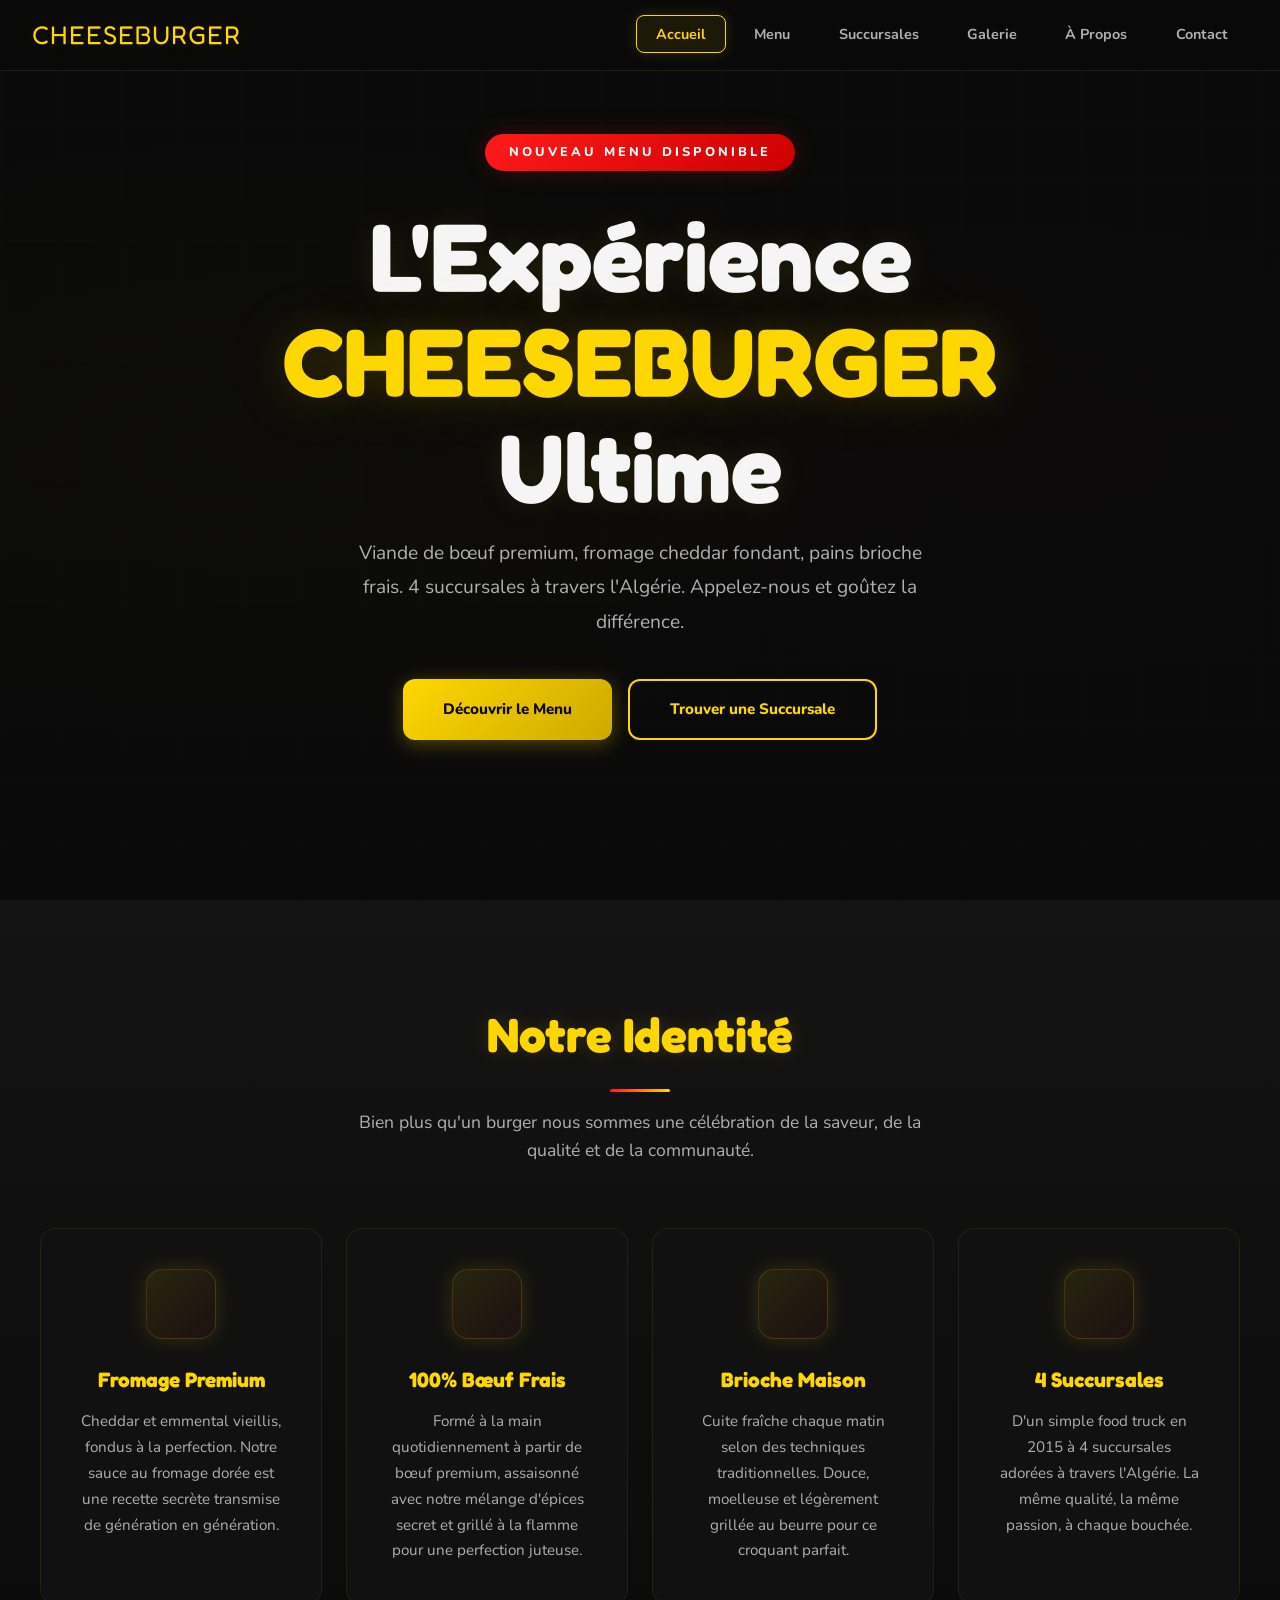
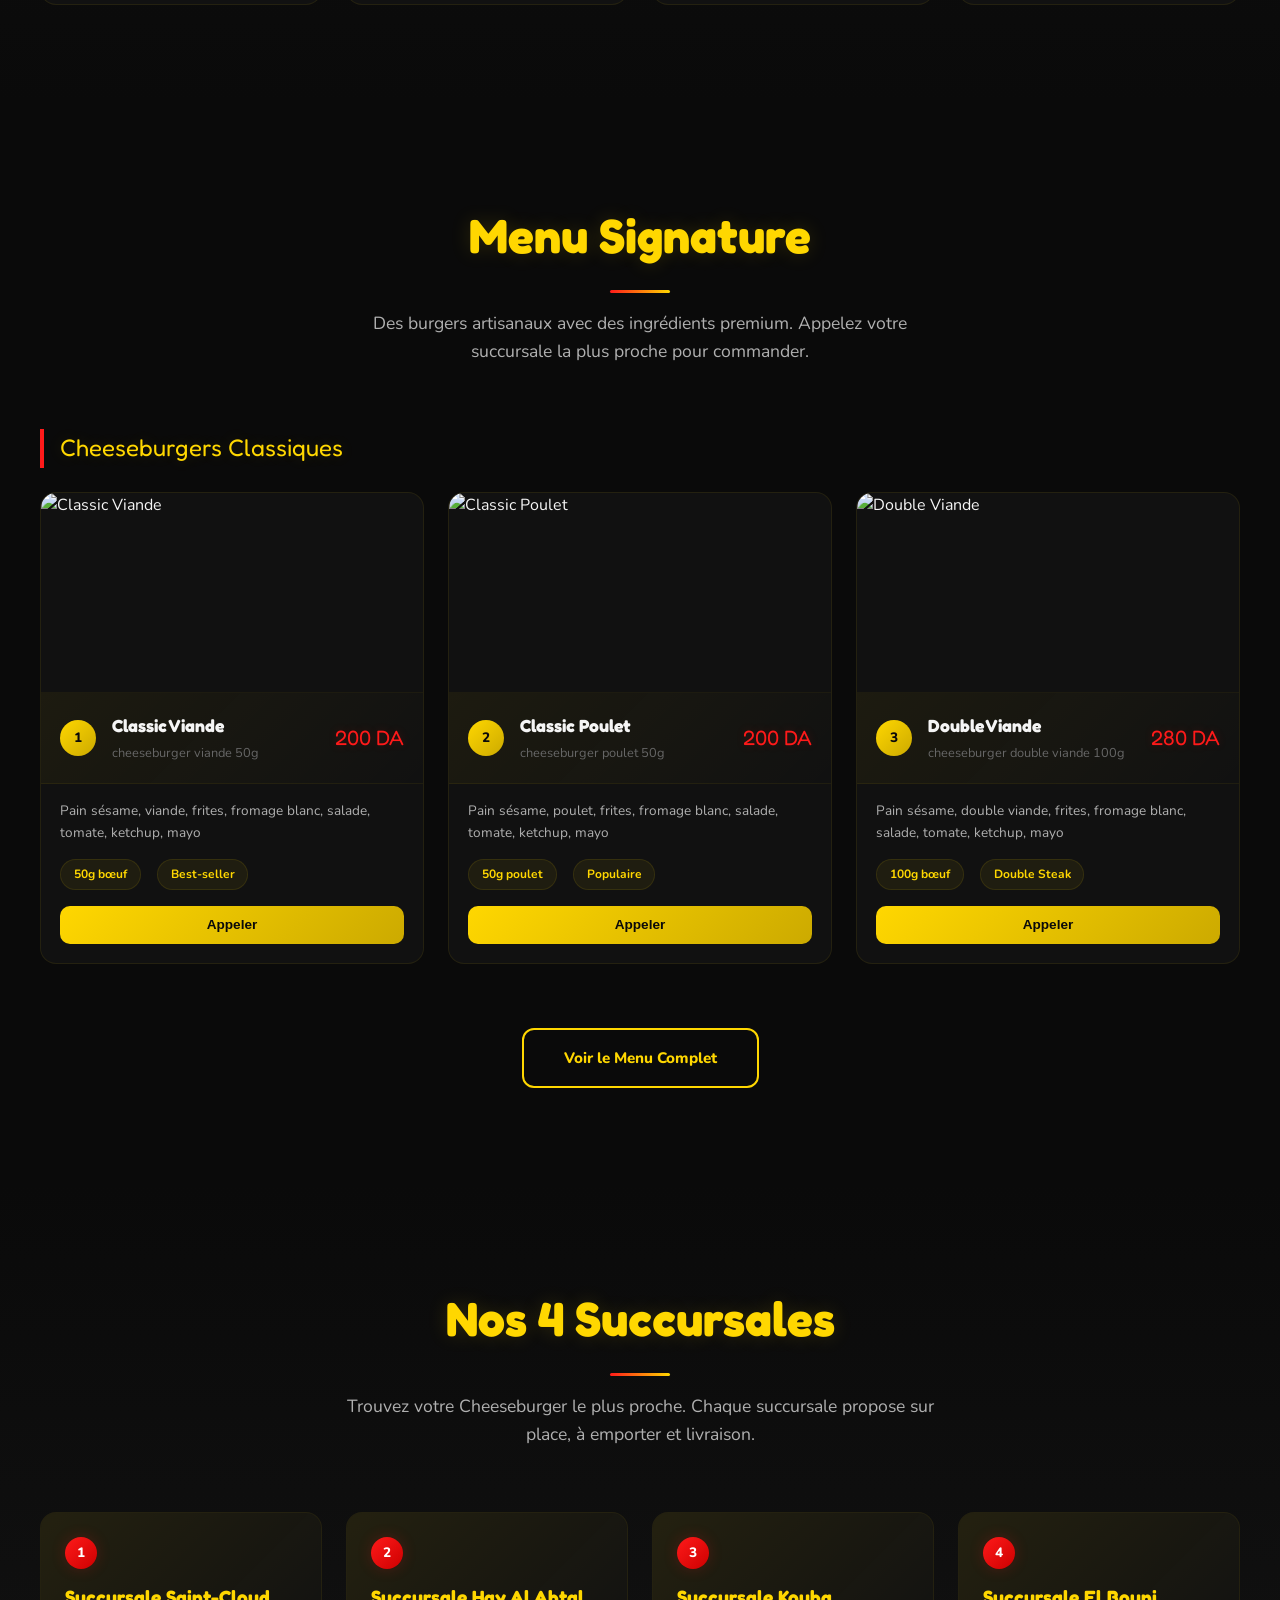
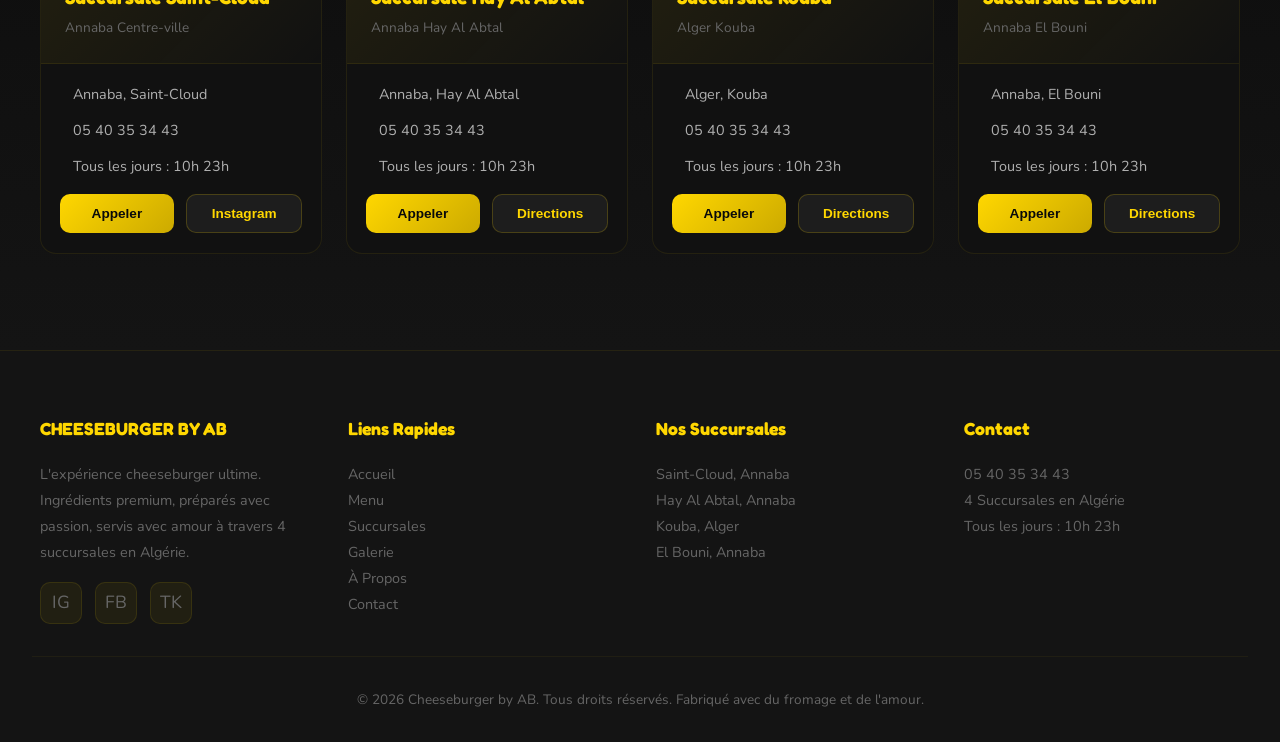
==== index.html @ 621fb6c7 "Add files via upload" ====
<!DOCTYPE html>
<html lang="fr">
<head>
  <meta charset="UTF-8">
  <meta name="viewport" content="width=device-width, initial-scale=1.0">
  <meta name="description" content="Cheeseburger by AB - Les meilleurs cheeseburgers en Algérie. 4 succursales à Annaba, Kouba, Hay Al Abtal et El Bouni.">
  <meta name="keywords" content="cheeseburger, burger, fast food, Annaba, Kouba, Algérie, restaurant">
  <meta name="author" content="Cheeseburger by AB">
  <meta name="robots" content="index, follow">
  <meta property="og:title" content="Cheeseburger by AB - Le Goût Authentique">
  <meta property="og:description" content="Découvrez nos cheeseburgers premium en Algérie. 4 succursales disponibles.">
  <meta property="og:type" content="website">
  <title>Cheeseburger by AB  Le Goût Authentique</title>
  <link rel="preconnect" href="https://fonts.googleapis.com">
  <link rel="preconnect" href="https://fonts.gstatic.com" crossorigin>
  <link href="https://fonts.googleapis.com/css2?family=Fredoka+One&family=Nunito:wght@400;600;700;800&display=swap" rel="stylesheet">
  <link rel="stylesheet" href="style.css">
  <link rel="icon" href="data:image/svg+xml,<svg xmlns=%22http://www.w3.org/2000/svg%22 viewBox=%220 0 100 100%22><text y=%22.9em%22 font-size=%2290%22></text></svg>">
</head>
<body>

<!-- NAVIGATION -->
<nav class="navbar">
  <div class="nav-container">
    <a href="index.html" class="logo-text">CHEESEBURGER</a>
    <button class="mobile-menu-btn" onclick="toggleMenu()" aria-label="Menu"></button>
    <ul class="nav-links" id="navLinks">
      <li><a href="index.html" class="active">Accueil</a></li>
      <li><a href="menu.html">Menu</a></li>
      <li><a href="succursales.html">Succursales</a></li>
      <li><a href="galerie.html">Galerie</a></li>
      <li><a href="a-propos.html">À Propos</a></li>
      <li><a href="contact.html">Contact</a></li>
    </ul>
  </div>
</nav>

<!-- HERO SECTION -->
<section class="hero hero-img" style="background-image: url('https://images.unsplash.com/photo-1568901346375-23c9450c58cd?w=1920&q=80');">
  <div class="hero-grid"></div>
  <div class="hero-content">
    <div class="hero-badge">NOUVEAU MENU DISPONIBLE</div>
    <h1>L'Expérience <span>CHEESEBURGER</span> Ultime</h1>
    <p>Viande de bœuf premium, fromage cheddar fondant, pains brioche frais. 4 succursales à travers l'Algérie. Appelez-nous et goûtez la différence.</p>
    <div class="hero-buttons">
      <a href="menu.html" class="btn btn-primary">Découvrir le Menu</a>
      <a href="succursales.html" class="btn btn-secondary">Trouver une Succursale</a>
    </div>
  </div>
</section>

<!-- BRAND SECTION -->
<section class="brand-section">
  <div class="section-container">
    <div class="section-header fade-in">
      <h2>Notre Identité</h2>
      <div class="section-divider"></div>
      <p>Bien plus qu'un burger  nous sommes une célébration de la saveur, de la qualité et de la communauté.</p>
    </div>
    <div class="brand-grid">
      <div class="brand-card fade-in">
        <div class="brand-icon"></div>
        <h3>Fromage Premium</h3>
        <p>Cheddar et emmental vieillis, fondus à la perfection. Notre sauce au fromage dorée est une recette secrète transmise de génération en génération.</p>
      </div>
      <div class="brand-card fade-in">
        <div class="brand-icon"></div>
        <h3>100% Bœuf Frais</h3>
        <p>Formé à la main quotidiennement à partir de bœuf premium, assaisonné avec notre mélange d'épices secret et grillé à la flamme pour une perfection juteuse.</p>
      </div>
      <div class="brand-card fade-in">
        <div class="brand-icon"></div>
        <h3>Brioche Maison</h3>
        <p>Cuite fraîche chaque matin selon des techniques traditionnelles. Douce, moelleuse et légèrement grillée au beurre pour ce croquant parfait.</p>
      </div>
      <div class="brand-card fade-in">
        <div class="brand-icon"></div>
        <h3>4 Succursales</h3>
        <p>D'un simple food truck en 2015 à 4 succursales adorées à travers l'Algérie. La même qualité, la même passion, à chaque bouchée.</p>
      </div>
    </div>
  </div>
</section>

<!-- SIGNATURE MENU PREVIEW -->
<section class="menu-section">
  <div class="section-container">
    <div class="section-header fade-in">
      <h2>Menu Signature</h2>
      <div class="section-divider"></div>
      <p>Des burgers artisanaux avec des ingrédients premium. Appelez votre succursale la plus proche pour commander.</p>
    </div>
    <div class="menu-category">
      <div class="menu-category-title">Cheeseburgers Classiques</div>
      <div class="menu-grid">
        <div class="menu-item fade-in">
          <img src="https://images.unsplash.com/photo-1550547660-d9450f859349?w=600&q=80" alt="Classic Viande" class="menu-item-img" loading="lazy">
          <div class="menu-item-header">
            <div class="menu-number">1</div>
            <div class="menu-name"><h4>Classic Viande</h4><div class="subtitle">cheeseburger viande 50g</div></div>
            <div class="menu-price">200 DA</div>
          </div>
          <div class="menu-body">
            <div class="menu-ingredients">Pain sésame, viande, frites, fromage blanc, salade, tomate, ketchup, mayo</div>
            <div class="menu-specs"><span class="menu-spec">50g bœuf</span><span class="menu-spec">Best-seller</span></div>
          </div>
          <div class="menu-actions">
            <button class="btn-small btn-call" onclick="callNumber('+213540353443')"> Appeler</button>
          </div>
        </div>
        <div class="menu-item fade-in">
          <img src="https://images.unsplash.com/photo-1606755962773-d324e0a13086?w=600&q=80" alt="Classic Poulet" class="menu-item-img" loading="lazy">
          <div class="menu-item-header">
            <div class="menu-number">2</div>
            <div class="menu-name"><h4>Classic Poulet</h4><div class="subtitle">cheeseburger poulet 50g</div></div>
            <div class="menu-price">200 DA</div>
          </div>
          <div class="menu-body">
            <div class="menu-ingredients">Pain sésame, poulet, frites, fromage blanc, salade, tomate, ketchup, mayo</div>
            <div class="menu-specs"><span class="menu-spec">50g poulet</span><span class="menu-spec">Populaire</span></div>
          </div>
          <div class="menu-actions">
            <button class="btn-small btn-call" onclick="callNumber('+213540353443')"> Appeler</button>
          </div>
        </div>
        <div class="menu-item fade-in">
          <img src="https://images.unsplash.com/photo-1594212699903-ec8a3eca50f5?w=600&q=80" alt="Double Viande" class="menu-item-img" loading="lazy">
          <div class="menu-item-header">
            <div class="menu-number">3</div>
            <div class="menu-name"><h4>Double Viande</h4><div class="subtitle">cheeseburger double viande 100g</div></div>
            <div class="menu-price">280 DA</div>
          </div>
          <div class="menu-body">
            <div class="menu-ingredients">Pain sésame, double viande, frites, fromage blanc, salade, tomate, ketchup, mayo</div>
            <div class="menu-specs"><span class="menu-spec">100g bœuf</span><span class="menu-spec">Double Steak</span></div>
          </div>
          <div class="menu-actions">
            <button class="btn-small btn-call" onclick="callNumber('+213540353443')"> Appeler</button>
          </div>
        </div>
      </div>
    </div>
    <div style="text-align: center; margin-top: 2rem;">
      <a href="menu.html" class="btn btn-secondary">Voir le Menu Complet</a>
    </div>
  </div>
</section>

<!-- BRANCHES PREVIEW -->
<section class="branches-section">
  <div class="section-container">
    <div class="section-header fade-in">
      <h2>Nos 4 Succursales</h2>
      <div class="section-divider"></div>
      <p>Trouvez votre Cheeseburger le plus proche. Chaque succursale propose sur place, à emporter et livraison.</p>
    </div>
    <div class="branches-grid">
      <div class="branch-card fade-in">
        <div class="branch-header">
          <div class="branch-number">1</div>
          <h3>Succursale Saint-Cloud</h3>
          <div class="district">Annaba  Centre-ville</div>
        </div>
        <div class="branch-body">
          <div class="branch-detail"><span class="icon"></span><span>Annaba, Saint-Cloud</span></div>
          <div class="branch-detail"><span class="icon"></span><span>05 40 35 34 43</span></div>
          <div class="branch-detail"><span class="icon"></span><span>Tous les jours : 10h  23h</span></div>
          <div class="branch-actions">
            <button class="btn-small btn-call" onclick="callNumber('+213540353443')"> Appeler</button>
            <button class="btn-small btn-map" onclick="openMap('https://www.instagram.com/cheese_burger_by_ab')"> Instagram</button>
          </div>
        </div>
      </div>
      <div class="branch-card fade-in">
        <div class="branch-header">
          <div class="branch-number">2</div>
          <h3>Succursale Hay Al Abtal</h3>
          <div class="district">Annaba  Hay Al Abtal</div>
        </div>
        <div class="branch-body">
          <div class="branch-detail"><span class="icon"></span><span>Annaba, Hay Al Abtal</span></div>
          <div class="branch-detail"><span class="icon"></span><span>05 40 35 34 43</span></div>
          <div class="branch-detail"><span class="icon"></span><span>Tous les jours : 10h  23h</span></div>
          <div class="branch-actions">
            <button class="btn-small btn-call" onclick="callNumber('+213540353443')"> Appeler</button>
            <button class="btn-small btn-map" onclick="openMap('https://maps.app.goo.gl/yxGh5aa6AVUo8BeY7')"> Directions</button>
          </div>
        </div>
      </div>
      <div class="branch-card fade-in">
        <div class="branch-header">
          <div class="branch-number">3</div>
          <h3>Succursale Kouba</h3>
          <div class="district">Alger  Kouba</div>
        </div>
        <div class="branch-body">
          <div class="branch-detail"><span class="icon"></span><span>Alger, Kouba</span></div>
          <div class="branch-detail"><span class="icon"></span><span>05 40 35 34 43</span></div>
          <div class="branch-detail"><span class="icon"></span><span>Tous les jours : 10h  23h</span></div>
          <div class="branch-actions">
            <button class="btn-small btn-call" onclick="callNumber('+213540353443')"> Appeler</button>
            <button class="btn-small btn-map" onclick="openMap('https://maps.app.goo.gl/YfQ5gSE2n7qHg4JaA')"> Directions</button>
          </div>
        </div>
      </div>
      <div class="branch-card fade-in">
        <div class="branch-header">
          <div class="branch-number">4</div>
          <h3>Succursale El Bouni</h3>
          <div class="district">Annaba  El Bouni</div>
        </div>
        <div class="branch-body">
          <div class="branch-detail"><span class="icon"></span><span>Annaba, El Bouni</span></div>
          <div class="branch-detail"><span class="icon"></span><span>05 40 35 34 43</span></div>
          <div class="branch-detail"><span class="icon"></span><span>Tous les jours : 10h  23h</span></div>
          <div class="branch-actions">
            <button class="btn-small btn-call" onclick="callNumber('+213540353443')"> Appeler</button>
            <button class="btn-small btn-map" onclick="openMap('https://maps.app.goo.gl/NVbgnrHNFbJWbBd3A')"> Directions</button>
          </div>
        </div>
      </div>
    </div>
  </div>
</section>

<!-- FOOTER -->
<footer class="footer">
  <div class="footer-grid">
    <div class="footer-col">
      <h4>CHEESEBURGER BY AB</h4>
      <p>L'expérience cheeseburger ultime. Ingrédients premium, préparés avec passion, servis avec amour à travers 4 succursales en Algérie.</p>
      <div class="social-links">
        <a href="https://www.instagram.com/cheese_burger_by_ab" target="_blank" rel="noopener noreferrer" aria-label="Instagram">IG</a>
        <a href="https://www.facebook.com" target="_blank" rel="noopener noreferrer" aria-label="Facebook">FB</a>
        <a href="https://www.tiktok.com" target="_blank" rel="noopener noreferrer" aria-label="TikTok">TK</a>
      </div>
    </div>
    <div class="footer-col">
      <h4>Liens Rapides</h4>
      <a href="index.html">Accueil</a>
      <a href="menu.html">Menu</a>
      <a href="succursales.html">Succursales</a>
      <a href="galerie.html">Galerie</a>
      <a href="a-propos.html">À Propos</a>
      <a href="contact.html">Contact</a>
    </div>
    <div class="footer-col">
      <h4>Nos Succursales</h4>
      <a href="succursales.html#saint-cloud">Saint-Cloud, Annaba</a>
      <a href="succursales.html#hay-al-abtal">Hay Al Abtal, Annaba</a>
      <a href="succursales.html#kouba">Kouba, Alger</a>
      <a href="succursales.html#el-bouni">El Bouni, Annaba</a>
    </div>
    <div class="footer-col">
      <h4>Contact</h4>
      <p> 05 40 35 34 43</p>
      <p> 4 Succursales en Algérie</p>
      <p> Tous les jours : 10h  23h</p>
    </div>
  </div>
  <div class="footer-bottom">
    <p>© 2026 Cheeseburger by AB. Tous droits réservés. Fabriqué avec du fromage et de l'amour.</p>
  </div>
</footer>

<script src="main.js"></script>
</body>
</html>
---- style.css ----
/* ============================================
   CHEESEBURGER BY AB - SHARED STYLES
   Professional Multi-Page Website
   Color Scheme: Black (#0A0A0A), Gold (#FFD700), Red (#FF1A1A)
   ============================================ */

:root {
  --color-60: #0A0A0A;
  --color-60-light: #141414;
  --color-60-lighter: #1E1E1E;
  --color-60-card: #111111;
  --color-30: #FFD700;
  --color-30-glow: rgba(255, 215, 0, 0.15);
  --color-10: #FF1A1A;
  --color-10-glow: rgba(255, 26, 26, 0.2);
  --text-primary: #F5F5F5;
  --text-secondary: #B0B0B0;
  --text-muted: #666666;
  --font-display: 'Fredoka One', cursive;
  --font-body: 'Nunito', sans-serif;
}

/* RESET & BASE */
*, *::before, *::after { margin: 0; padding: 0; box-sizing: border-box; }
html { scroll-behavior: smooth; }
body {
  font-family: var(--font-body);
  background: var(--color-60);
  color: var(--text-primary);
  overflow-x: hidden;
  min-height: 100vh;
  line-height: 1.6;
}
img { max-width: 100%; height: auto; display: block; }
a { text-decoration: none; color: inherit; }
ul { list-style: none; }

/* SCROLLBAR */
::-webkit-scrollbar { width: 8px; }
::-webkit-scrollbar-track { background: var(--color-60); }
::-webkit-scrollbar-thumb { background: var(--color-30); border-radius: 4px; }
::-webkit-scrollbar-thumb:hover { background: #CCAA00; }

/* ============================================
   NAVIGATION
   ============================================ */
.navbar {
  position: fixed; top: 0; left: 0; right: 0; z-index: 1000;
  background: rgba(10,10,10,0.95); backdrop-filter: blur(20px);
  border-bottom: 1px solid rgba(255,215,0,0.1);
  padding: 0 2rem; transition: background 0.3s ease;
}
.nav-container {
  max-width: 1400px; margin: 0 auto;
  display: flex; align-items: center; justify-content: space-between;
  height: 70px;
}
.logo-text {
  font-family: var(--font-display); font-size: 1.6rem;
  color: var(--color-30); text-shadow: 0 0 20px var(--color-30-glow);
  letter-spacing: 1px; cursor: pointer;
}
.nav-links { display: flex; gap: 0.5rem; }
.nav-links a {
  color: var(--text-secondary); font-weight: 700; font-size: 0.9rem;
  padding: 0.5rem 1.2rem; border-radius: 8px;
  transition: all 0.3s ease; border: 1px solid transparent;
}
.nav-links a:hover, .nav-links a.active {
  color: var(--color-30); border-color: var(--color-30);
  background: rgba(255,215,0,0.08);
  box-shadow: 0 0 15px var(--color-30-glow);
}
.mobile-menu-btn {
  display: none; background: none;
  border: 1px solid var(--color-30); color: var(--color-30);
  font-size: 1.3rem; cursor: pointer;
  padding: 0.4rem 0.8rem; border-radius: 8px;
}

/* ============================================
   HERO SECTION
   ============================================ */
.hero {
  min-height: 100vh; display: flex; align-items: center; justify-content: center;
  background: var(--color-60); position: relative; overflow: hidden;
  padding-top: 70px;
}
.hero::before {
  content: ''; position: absolute; top: 0; left: 0; right: 0; bottom: 0;
  background:
    radial-gradient(ellipse at 20% 50%, rgba(255,215,0,0.06) 0%, transparent 50%),
    radial-gradient(ellipse at 80% 50%, rgba(255,26,26,0.04) 0%, transparent 50%);
}
.hero-grid {
  position: absolute; top: 0; left: 0; right: 0; bottom: 0;
  background-image:
    linear-gradient(rgba(255,215,0,0.03) 1px, transparent 1px),
    linear-gradient(90deg, rgba(255,215,0,0.03) 1px, transparent 1px);
  background-size: 60px 60px;
  animation: gridMove 20s linear infinite;
}
@keyframes gridMove { 0% { transform: translate(0,0); } 100% { transform: translate(60px,60px); } }

.hero-content {
  position: relative; z-index: 2; text-align: center;
  max-width: 900px; padding: 2rem;
}
.hero-badge {
  display: inline-block;
  background: linear-gradient(135deg, var(--color-10), #CC0000);
  color: white; padding: 0.5rem 1.5rem; border-radius: 30px;
  font-weight: 800; font-size: 0.8rem; text-transform: uppercase;
  letter-spacing: 3px; margin-bottom: 2rem;
  box-shadow: 0 0 25px var(--color-10-glow);
  animation: pulseRed 2s ease-in-out infinite;
}
@keyframes pulseRed {
  0%,100% { box-shadow: 0 0 25px var(--color-10-glow); }
  50% { box-shadow: 0 0 40px rgba(255,26,26,0.4); }
}
.hero h1 {
  font-family: var(--font-display); font-size: clamp(3rem,8vw,6rem);
  color: var(--text-primary); margin-bottom: 1rem; line-height: 1.1;
  text-shadow: 0 0 30px rgba(255,215,0,0.1);
}
.hero h1 span {
  color: var(--color-30); display: block;
  text-shadow: 0 0 40px var(--color-30-glow), 0 0 80px rgba(255,215,0,0.1);
}
.hero p {
  font-size: clamp(1rem,2.5vw,1.2rem); color: var(--text-secondary);
  max-width: 600px; margin: 0 auto 2.5rem; line-height: 1.8;
}
.hero-buttons { display: flex; gap: 1rem; justify-content: center; flex-wrap: wrap; }

/* Hero with image background */
.hero-img {
  background-size: cover; background-position: center;
  position: relative;
}
.hero-img::after {
  content: ''; position: absolute; top: 0; left: 0; right: 0; bottom: 0;
  background: linear-gradient(180deg, rgba(10,10,10,0.7) 0%, rgba(10,10,10,0.85) 100%);
}

/* ============================================
   BUTTONS
   ============================================ */
.btn {
  padding: 1rem 2.5rem; border-radius: 12px; font-weight: 800;
  font-size: 0.95rem; transition: all 0.3s ease; cursor: pointer;
  border: none; display: inline-flex; align-items: center; gap: 0.5rem;
  position: relative; overflow: hidden;
}
.btn::before {
  content: ''; position: absolute; top: 0; left: -100%;
  width: 100%; height: 100%;
  background: linear-gradient(90deg, transparent, rgba(255,255,255,0.15), transparent);
  transition: left 0.5s ease;
}
.btn:hover::before { left: 100%; }
.btn-primary {
  background: linear-gradient(135deg, var(--color-30), #CCAA00);
  color: var(--color-60); box-shadow: 0 4px 20px rgba(255,215,0,0.3);
}
.btn-primary:hover { transform: translateY(-3px); box-shadow: 0 8px 30px rgba(255,215,0,0.5); }
.btn-secondary {
  background: transparent; color: var(--color-30);
  border: 2px solid var(--color-30);
}
.btn-secondary:hover { background: var(--color-30); color: var(--color-60); box-shadow: 0 0 25px var(--color-30-glow); }
.btn-accent {
  background: linear-gradient(135deg, var(--color-10), #CC0000);
  color: white; box-shadow: 0 4px 20px var(--color-10-glow);
}
.btn-accent:hover { transform: translateY(-3px); box-shadow: 0 8px 30px rgba(255,26,26,0.4); }
.btn-small {
  flex: 1; padding: 0.7rem; border-radius: 10px;
  font-weight: 700; font-size: 0.85rem; text-align: center;
  transition: all 0.3s ease; cursor: pointer; border: none;
}
.btn-call {
  background: linear-gradient(135deg, var(--color-30), #CCAA00);
  color: var(--color-60);
}
.btn-call:hover { box-shadow: 0 5px 20px rgba(255,215,0,0.3); transform: scale(1.02); }
.btn-map {
  background: rgba(255,255,255,0.05); color: var(--color-30);
  border: 1px solid rgba(255,215,0,0.2);
}
.btn-map:hover { background: rgba(255,215,0,0.1); border-color: var(--color-30); }

/* ============================================
   SECTIONS
   ============================================ */
section { padding: 6rem 2rem; position: relative; }
.section-container { max-width: 1200px; margin: 0 auto; }
.section-header { text-align: center; margin-bottom: 4rem; }
.section-header h2 {
  font-family: var(--font-display); font-size: clamp(2rem,5vw,3rem);
  color: var(--color-30); margin-bottom: 0.5rem;
  text-shadow: 0 0 20px var(--color-30-glow);
}
.section-header p {
  color: var(--text-secondary); font-size: 1.1rem;
  max-width: 600px; margin: 0 auto;
}
.section-divider {
  width: 60px; height: 3px;
  background: linear-gradient(90deg, var(--color-10), var(--color-30));
  border-radius: 2px; margin: 1rem auto;
}

/* ============================================
   MENU ITEMS
   ============================================ */
.menu-category { margin-bottom: 4rem; }
.menu-category-title {
  font-family: var(--font-display); font-size: 1.5rem;
  color: var(--color-30); margin-bottom: 1.5rem; padding-left: 1rem;
  border-left: 4px solid var(--color-10);
  text-shadow: 0 0 15px var(--color-30-glow);
}
.menu-grid {
  display: grid;
  grid-template-columns: repeat(auto-fit, minmax(320px, 1fr));
  gap: 1.5rem;
}
.menu-item {
  background: var(--color-60-card); border-radius: 16px; overflow: hidden;
  border: 1px solid rgba(255,215,0,0.08);
  transition: all 0.4s ease; position: relative;
}
.menu-item::before {
  content: ''; position: absolute; top: 0; left: 0; right: 0; height: 3px;
  background: linear-gradient(90deg, var(--color-10), var(--color-30));
  opacity: 0; transition: opacity 0.3s ease;
}
.menu-item:hover::before { opacity: 1; }
.menu-item:hover {
  transform: translateY(-5px); border-color: rgba(255,215,0,0.2);
  box-shadow: 0 15px 40px rgba(0,0,0,0.5), 0 0 30px var(--color-30-glow);
}
.menu-item-img {
  width: 100%; height: 200px; object-fit: cover;
  border-bottom: 1px solid rgba(255,215,0,0.05);
}
.menu-item-header {
  display: flex; align-items: center; gap: 1rem;
  padding: 1.2rem;
  background: linear-gradient(135deg, rgba(255,215,0,0.05), transparent);
  border-bottom: 1px solid rgba(255,215,0,0.05);
}
.menu-number {
  width: 36px; height: 36px;
  background: linear-gradient(135deg, var(--color-30), #CCAA00);
  color: var(--color-60); border-radius: 50%;
  display: flex; align-items: center; justify-content: center;
  font-weight: 800; font-size: 0.85rem; flex-shrink: 0;
}
.menu-name { flex: 1; }
.menu-name h4 {
  font-family: var(--font-display); color: var(--text-primary);
  font-size: 1.1rem; margin-bottom: 0.2rem;
}
.menu-name .subtitle { color: var(--text-muted); font-size: 0.8rem; }
.menu-price {
  font-family: var(--font-display); color: var(--color-10);
  font-size: 1.3rem; text-shadow: 0 0 10px var(--color-10-glow);
}
.menu-body { padding: 1rem 1.2rem; }
.menu-ingredients {
  color: var(--text-secondary); font-size: 0.85rem;
  line-height: 1.6; margin-bottom: 1rem;
}
.menu-specs { display: flex; gap: 1rem; flex-wrap: wrap; }
.menu-spec {
  background: rgba(255,215,0,0.06); color: var(--color-30);
  padding: 0.3rem 0.8rem; border-radius: 20px;
  font-size: 0.75rem; font-weight: 700;
  border: 1px solid rgba(255,215,0,0.1);
}
.menu-actions {
  padding: 0 1.2rem 1.2rem; display: flex; gap: 0.8rem;
}

/* ============================================
   BRANCH CARDS
   ============================================ */
.branches-section { background: linear-gradient(180deg, var(--color-60) 0%, var(--color-60-light) 100%); }
.branches-grid {
  display: grid;
  grid-template-columns: repeat(auto-fit, minmax(280px, 1fr));
  gap: 1.5rem;
}
.branch-card {
  background: var(--color-60-card); border-radius: 16px; overflow: hidden;
  border: 1px solid rgba(255,215,0,0.08);
  transition: all 0.4s ease; position: relative;
}
.branch-card::after {
  content: ''; position: absolute; top: 0; left: 0; right: 0; height: 3px;
  background: linear-gradient(90deg, var(--color-10), var(--color-30));
  transform: scaleX(0); transition: transform 0.4s ease;
}
.branch-card:hover::after { transform: scaleX(1); }
.branch-card:hover {
  transform: translateY(-5px); border-color: rgba(255,215,0,0.15);
  box-shadow: 0 15px 40px rgba(0,0,0,0.5), 0 0 25px var(--color-30-glow);
}
.branch-header {
  background: linear-gradient(135deg, rgba(255,215,0,0.08), transparent);
  padding: 1.5rem; border-bottom: 1px solid rgba(255,215,0,0.05);
}
.branch-number {
  display: inline-block;
  background: linear-gradient(135deg, var(--color-10), #CC0000);
  color: white; width: 32px; height: 32px; border-radius: 50%;
  display: flex; align-items: center; justify-content: center;
  font-weight: 800; font-size: 0.85rem; margin-bottom: 0.8rem;
  box-shadow: 0 0 15px var(--color-10-glow);
}
.branch-header h3 {
  font-family: var(--font-display); color: var(--color-30);
  font-size: 1.2rem; margin-bottom: 0.3rem;
}
.branch-header .district { color: var(--text-muted); font-size: 0.85rem; }
.branch-body { padding: 1.2rem; }
.branch-detail {
  display: flex; align-items: flex-start; gap: 0.8rem;
  margin-bottom: 0.8rem; color: var(--text-secondary); font-size: 0.9rem;
}
.branch-detail .icon { color: var(--color-30); font-size: 1rem; margin-top: 2px; }
.branch-actions { display: flex; gap: 0.8rem; margin-top: 1rem; }

/* Map embedded iframe */
.map-embed {
  width: 100%; height: 450px; border: none; border-radius: 0 0 16px 16px;
}

/* ============================================
   BRAND CARDS
   ============================================ */
.brand-section { background: linear-gradient(180deg, var(--color-60-light) 0%, var(--color-60) 100%); }
.brand-grid {
  display: grid;
  grid-template-columns: repeat(auto-fit, minmax(280px, 1fr));
  gap: 1.5rem;
}
.brand-card {
  background: var(--color-60-card); border-radius: 16px; padding: 2.5rem;
  text-align: center; border: 1px solid rgba(255,215,0,0.08);
  transition: all 0.4s ease; position: relative; overflow: hidden;
}
.brand-card::before {
  content: ''; position: absolute; top: 0; left: 0; right: 0; height: 3px;
  background: linear-gradient(90deg, var(--color-10), var(--color-30));
  transform: scaleX(0); transition: transform 0.4s ease;
}
.brand-card:hover::before { transform: scaleX(1); }
.brand-card:hover {
  transform: translateY(-8px); border-color: rgba(255,215,0,0.15);
  box-shadow: 0 20px 50px rgba(0,0,0,0.5), 0 0 30px var(--color-30-glow);
}
.brand-icon {
  width: 70px; height: 70px;
  background: linear-gradient(135deg, rgba(255,215,0,0.1), rgba(255,26,26,0.05));
  border-radius: 16px; display: flex; align-items: center; justify-content: center;
  margin: 0 auto 1.5rem; font-size: 2rem;
  border: 1px solid rgba(255,215,0,0.15);
  box-shadow: 0 0 20px var(--color-30-glow);
}
.brand-card h3 {
  font-family: var(--font-display); color: var(--color-30);
  font-size: 1.3rem; margin-bottom: 0.8rem;
}
.brand-card p { color: var(--text-secondary); line-height: 1.7; font-size: 0.95rem; }

/* ============================================
   GALLERY
   ============================================ */
.gallery-grid {
  display: grid;
  grid-template-columns: repeat(auto-fit, minmax(280px, 1fr));
  gap: 1rem;
}
.gallery-item {
  border-radius: 16px; overflow: hidden; position: relative;
  border: 1px solid rgba(255,215,0,0.08);
  transition: all 0.4s ease;
}
.gallery-item:hover {
  transform: scale(1.02);
  box-shadow: 0 15px 40px rgba(0,0,0,0.5), 0 0 30px var(--color-30-glow);
}
.gallery-item img {
  width: 100%; height: 280px; object-fit: cover;
  transition: transform 0.5s ease;
}
.gallery-item:hover img { transform: scale(1.1); }
.gallery-overlay {
  position: absolute; bottom: 0; left: 0; right: 0;
  background: linear-gradient(transparent, rgba(10,10,10,0.9));
  padding: 1.5rem; transform: translateY(100%); transition: transform 0.3s ease;
}
.gallery-item:hover .gallery-overlay { transform: translateY(0); }
.gallery-overlay h4 {
  font-family: var(--font-display); color: var(--color-30); font-size: 1.1rem;
}
.gallery-overlay p { color: var(--text-secondary); font-size: 0.85rem; }

/* ============================================
   CONTACT FORM
   ============================================ */
.contact-form {
  background: var(--color-60-card); border-radius: 16px;
  padding: 2.5rem; border: 1px solid rgba(255,215,0,0.08);
  max-width: 600px; margin: 0 auto;
}
.form-group { margin-bottom: 1.5rem; }
.form-group label {
  display: block; color: var(--color-30); font-weight: 700;
  margin-bottom: 0.5rem; font-size: 0.9rem;
}
.form-group input, .form-group textarea, .form-group select {
  width: 100%; padding: 0.8rem 1rem;
  background: var(--color-60-lighter); color: var(--text-primary);
  border: 1px solid rgba(255,215,0,0.15); border-radius: 10px;
  font-family: var(--font-body); font-size: 0.95rem;
  transition: all 0.3s ease;
}
.form-group input:focus, .form-group textarea:focus, .form-group select:focus {
  outline: none; border-color: var(--color-30);
  box-shadow: 0 0 15px var(--color-30-glow);
}
.form-group textarea { resize: vertical; min-height: 120px; }

/* ============================================
   FOOTER
   ============================================ */
.footer {
  background: var(--color-60-light);
  border-top: 1px solid rgba(255,215,0,0.08);
  color: var(--text-secondary); padding: 4rem 2rem 2rem;
}
.footer-grid {
  max-width: 1200px; margin: 0 auto;
  display: grid;
  grid-template-columns: repeat(auto-fit, minmax(250px, 1fr));
  gap: 2rem; margin-bottom: 2rem;
}
.footer-col h4 {
  font-family: var(--font-display); color: var(--color-30);
  font-size: 1.1rem; margin-bottom: 1.2rem;
}
.footer-col p, .footer-col a {
  color: var(--text-muted); text-decoration: none;
  line-height: 1.8; font-size: 0.9rem;
  display: block; transition: color 0.3s ease;
}
.footer-col a:hover { color: var(--color-30); }
.social-links {
  display: flex; gap: 0.8rem; margin-top: 1rem;
}
.social-links a {
  width: 42px; height: 42px;
  background: rgba(255,215,0,0.06);
  border: 1px solid rgba(255,215,0,0.1); border-radius: 10px;
  display: flex; align-items: center; justify-content: center;
  font-size: 1.1rem; transition: all 0.3s ease;
}
.social-links a:hover {
  background: var(--color-30); color: var(--color-60);
  transform: translateY(-3px);
  box-shadow: 0 5px 15px rgba(255,215,0,0.2);
}
.footer-bottom {
  text-align: center; padding-top: 2rem;
  border-top: 1px solid rgba(255,215,0,0.05);
  color: var(--text-muted); font-size: 0.85rem;
}

/* ============================================
   ANIMATIONS
   ============================================ */
.fade-in { opacity: 0; transform: translateY(30px); transition: all 0.6s ease; }
.fade-in.visible { opacity: 1; transform: translateY(0); }
@keyframes fadeInPage { from { opacity: 0; transform: translateY(20px); } to { opacity: 1; transform: translateY(0); } }
.page-content { animation: fadeInPage 0.5s ease; }

/* ============================================
   RESPONSIVE
   ============================================ */
@media (max-width: 768px) {
  .nav-links {
    display: none; position: absolute; top: 70px; left: 0; right: 0;
    background: rgba(10,10,10,0.98); flex-direction: column;
    padding: 1rem 2rem; gap: 0.5rem;
    border-bottom: 1px solid rgba(255,215,0,0.1);
  }
  .nav-links.active { display: flex; }
  .mobile-menu-btn { display: block; }
  .hero h1 { font-size: 2.5rem; }
  .hero-buttons { flex-direction: column; align-items: center; }
  .btn { width: 100%; max-width: 280px; justify-content: center; }
  section { padding: 4rem 1rem; }
  .menu-grid { grid-template-columns: 1fr; }
  .map-embed { height: 300px; }
}
@media (max-width: 480px) {
  .nav-container { padding: 0 1rem; }
  .logo-text { font-size: 1.2rem; }
  .brand-card, .branch-card { padding: 1.5rem; }
}
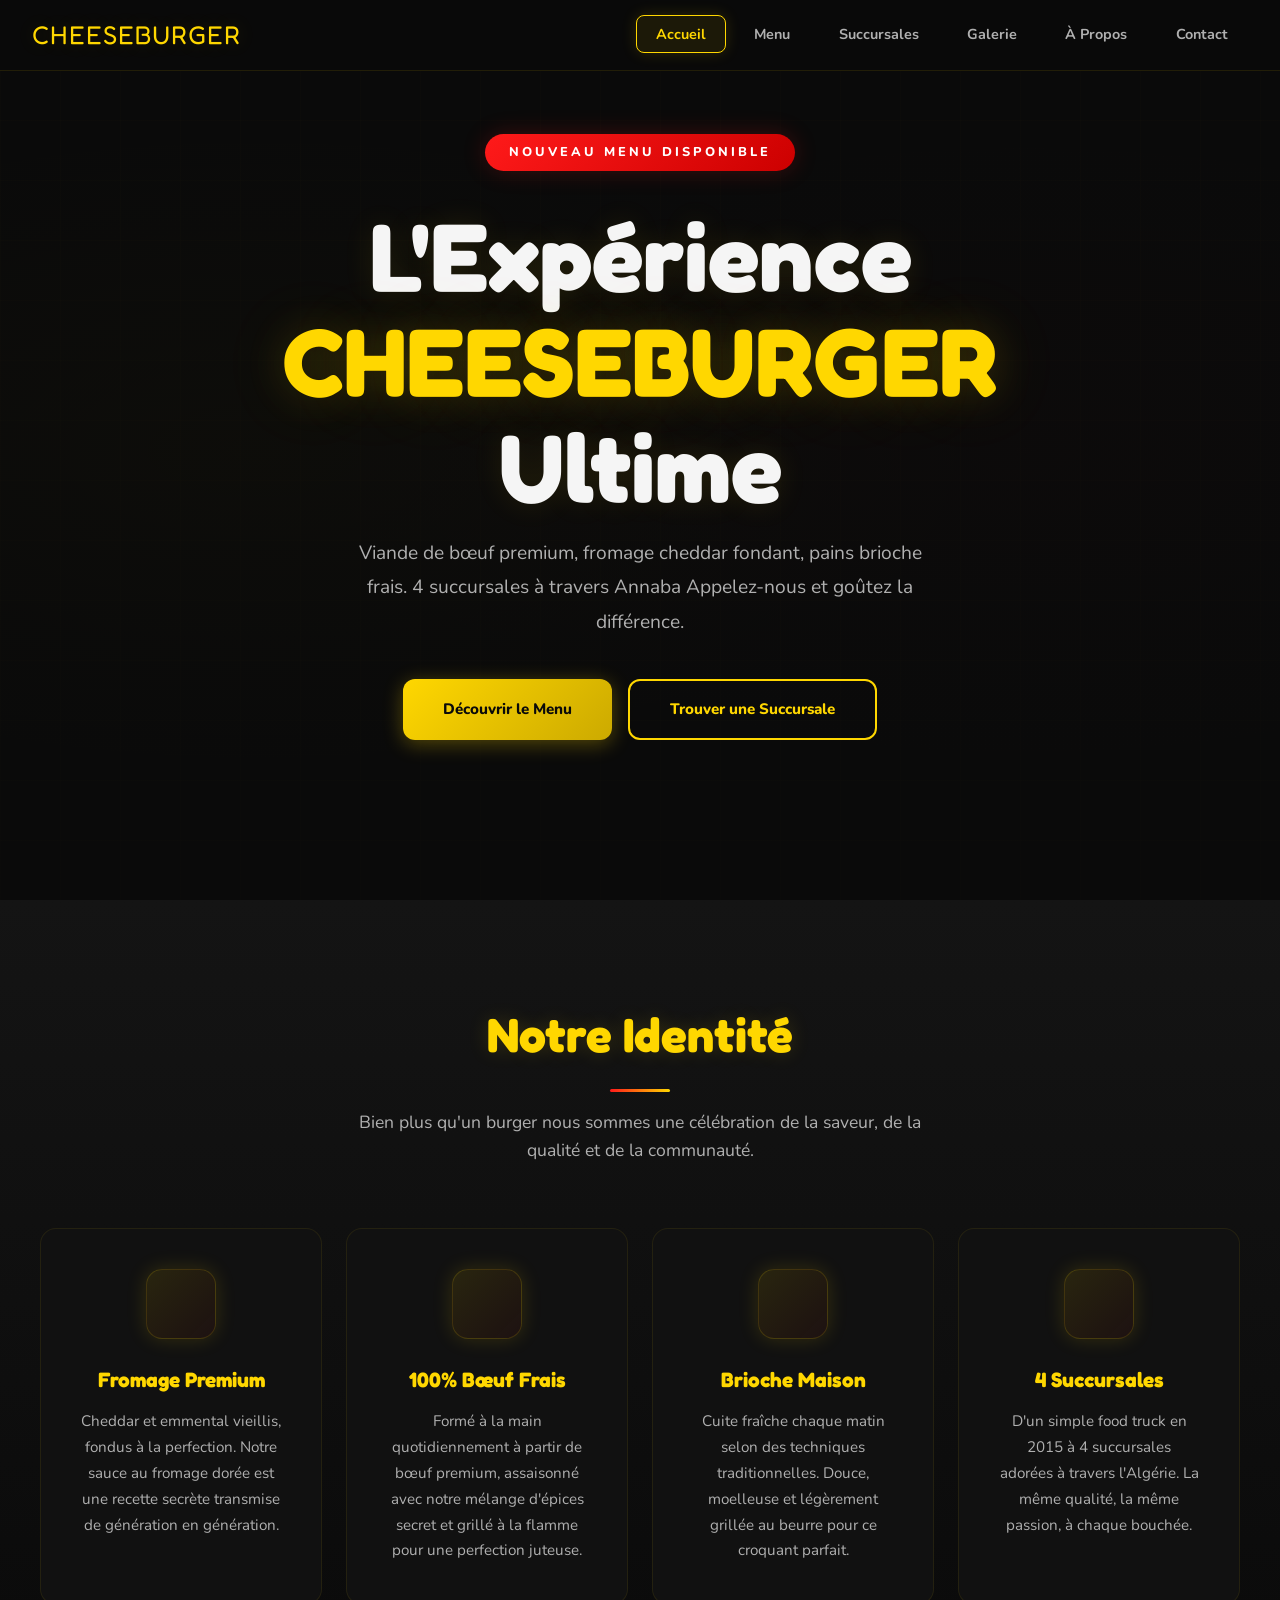
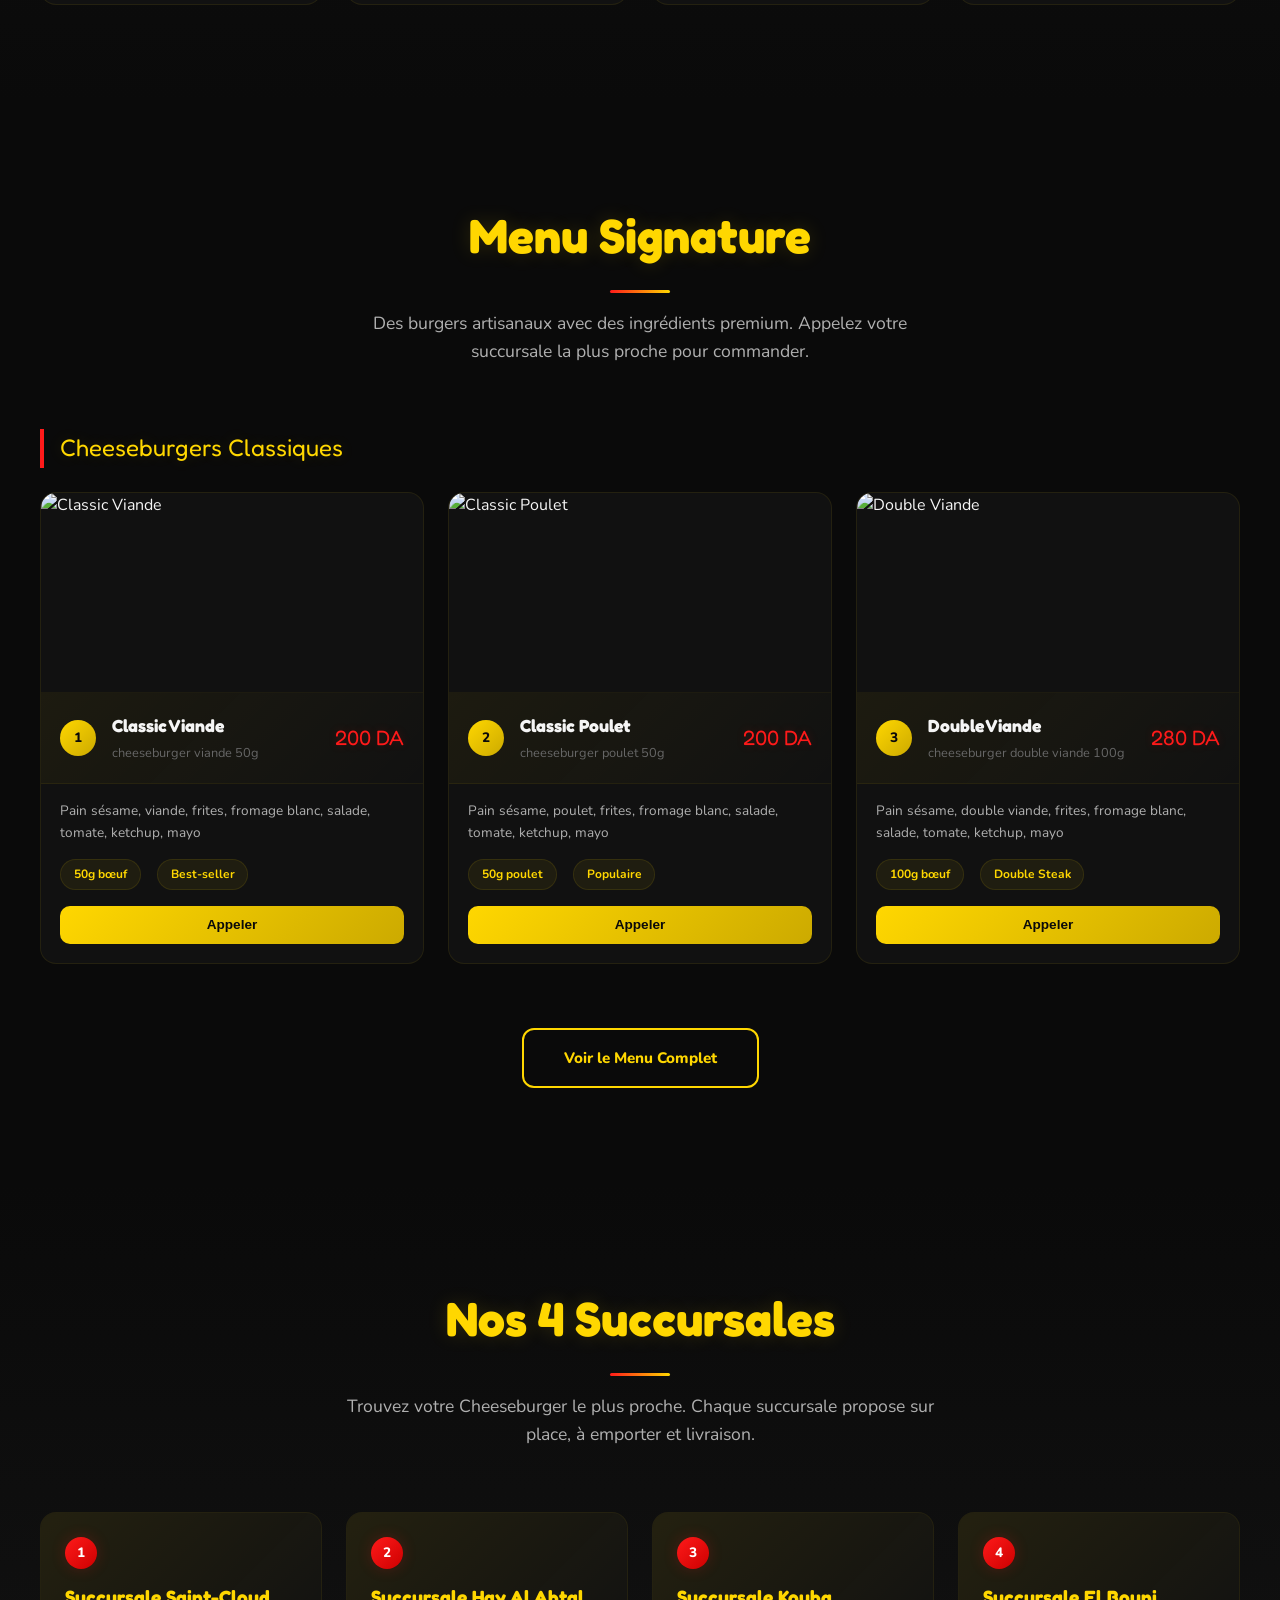
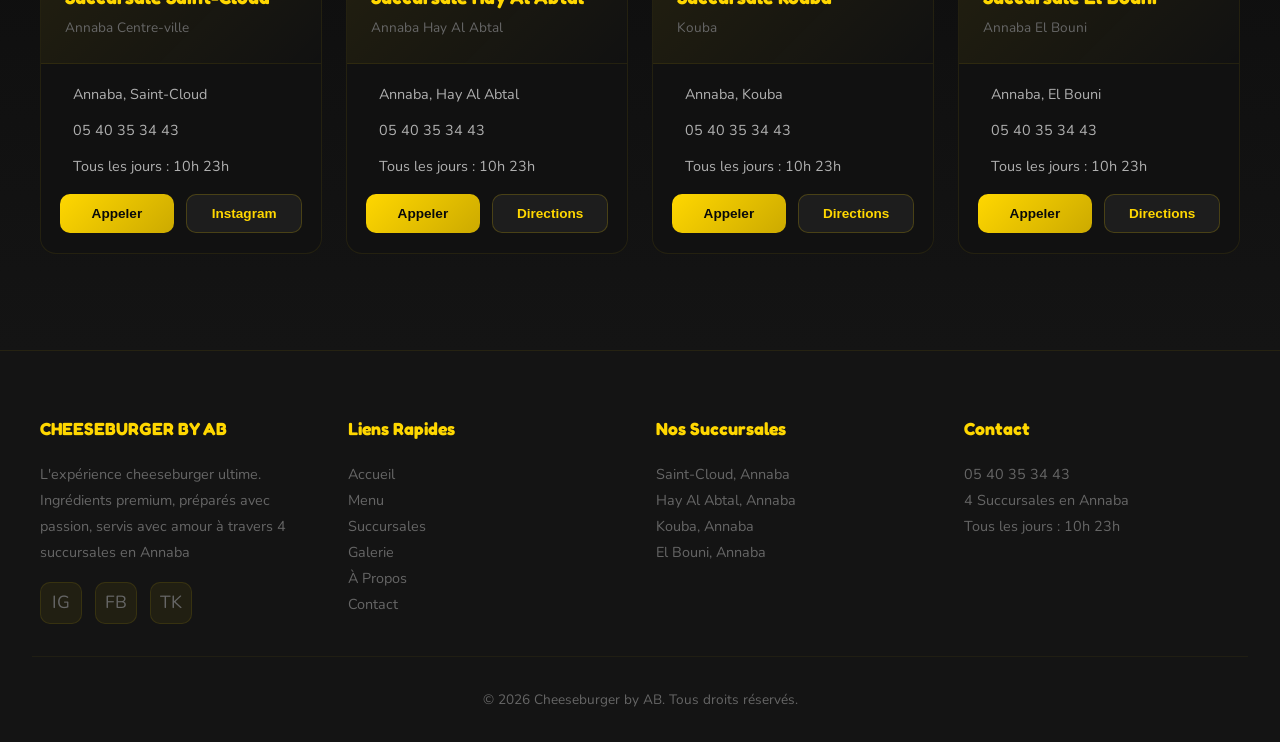
==== commit 6cdfcd80: "Update location references to Annaba in index.html" ====
--- a/index.html
+++ b/index.html
@@ -41,7 +41,7 @@
   <div class="hero-content">
     <div class="hero-badge">NOUVEAU MENU DISPONIBLE</div>
     <h1>L'Expérience <span>CHEESEBURGER</span> Ultime</h1>
-    <p>Viande de bœuf premium, fromage cheddar fondant, pains brioche frais. 4 succursales à travers l'Algérie. Appelez-nous et goûtez la différence.</p>
+    <p>Viande de bœuf premium, fromage cheddar fondant, pains brioche frais. 4 succursales à travers Annaba Appelez-nous et goûtez la différence.</p>
     <div class="hero-buttons">
       <a href="menu.html" class="btn btn-primary">Découvrir le Menu</a>
       <a href="succursales.html" class="btn btn-secondary">Trouver une Succursale</a>
@@ -191,10 +191,10 @@
         <div class="branch-header">
           <div class="branch-number">3</div>
           <h3>Succursale Kouba</h3>
-          <div class="district">Alger  Kouba</div>
-        </div>
-        <div class="branch-body">
-          <div class="branch-detail"><span class="icon"></span><span>Alger, Kouba</span></div>
+          <div class="district">Kouba</div>
+        </div>
+        <div class="branch-body">
+          <div class="branch-detail"><span class="icon"></span><span>Annaba, Kouba</span></div>
           <div class="branch-detail"><span class="icon"></span><span>05 40 35 34 43</span></div>
           <div class="branch-detail"><span class="icon"></span><span>Tous les jours : 10h  23h</span></div>
           <div class="branch-actions">
@@ -228,7 +228,7 @@
   <div class="footer-grid">
     <div class="footer-col">
       <h4>CHEESEBURGER BY AB</h4>
-      <p>L'expérience cheeseburger ultime. Ingrédients premium, préparés avec passion, servis avec amour à travers 4 succursales en Algérie.</p>
+      <p>L'expérience cheeseburger ultime. Ingrédients premium, préparés avec passion, servis avec amour à travers 4 succursales en Annaba</p>
       <div class="social-links">
         <a href="https://www.instagram.com/cheese_burger_by_ab" target="_blank" rel="noopener noreferrer" aria-label="Instagram">IG</a>
         <a href="https://www.facebook.com" target="_blank" rel="noopener noreferrer" aria-label="Facebook">FB</a>
@@ -248,21 +248,21 @@
       <h4>Nos Succursales</h4>
       <a href="succursales.html#saint-cloud">Saint-Cloud, Annaba</a>
       <a href="succursales.html#hay-al-abtal">Hay Al Abtal, Annaba</a>
-      <a href="succursales.html#kouba">Kouba, Alger</a>
+      <a href="succursales.html#kouba">Kouba, Annaba</a>
       <a href="succursales.html#el-bouni">El Bouni, Annaba</a>
     </div>
     <div class="footer-col">
       <h4>Contact</h4>
       <p> 05 40 35 34 43</p>
-      <p> 4 Succursales en Algérie</p>
+      <p> 4 Succursales en Annaba</p>
       <p> Tous les jours : 10h  23h</p>
     </div>
   </div>
   <div class="footer-bottom">
-    <p>© 2026 Cheeseburger by AB. Tous droits réservés. Fabriqué avec du fromage et de l'amour.</p>
+    <p>© 2026 Cheeseburger by AB. Tous droits réservés.</p>
   </div>
 </footer>
 
 <script src="main.js"></script>
 </body>
-</html>+</html>
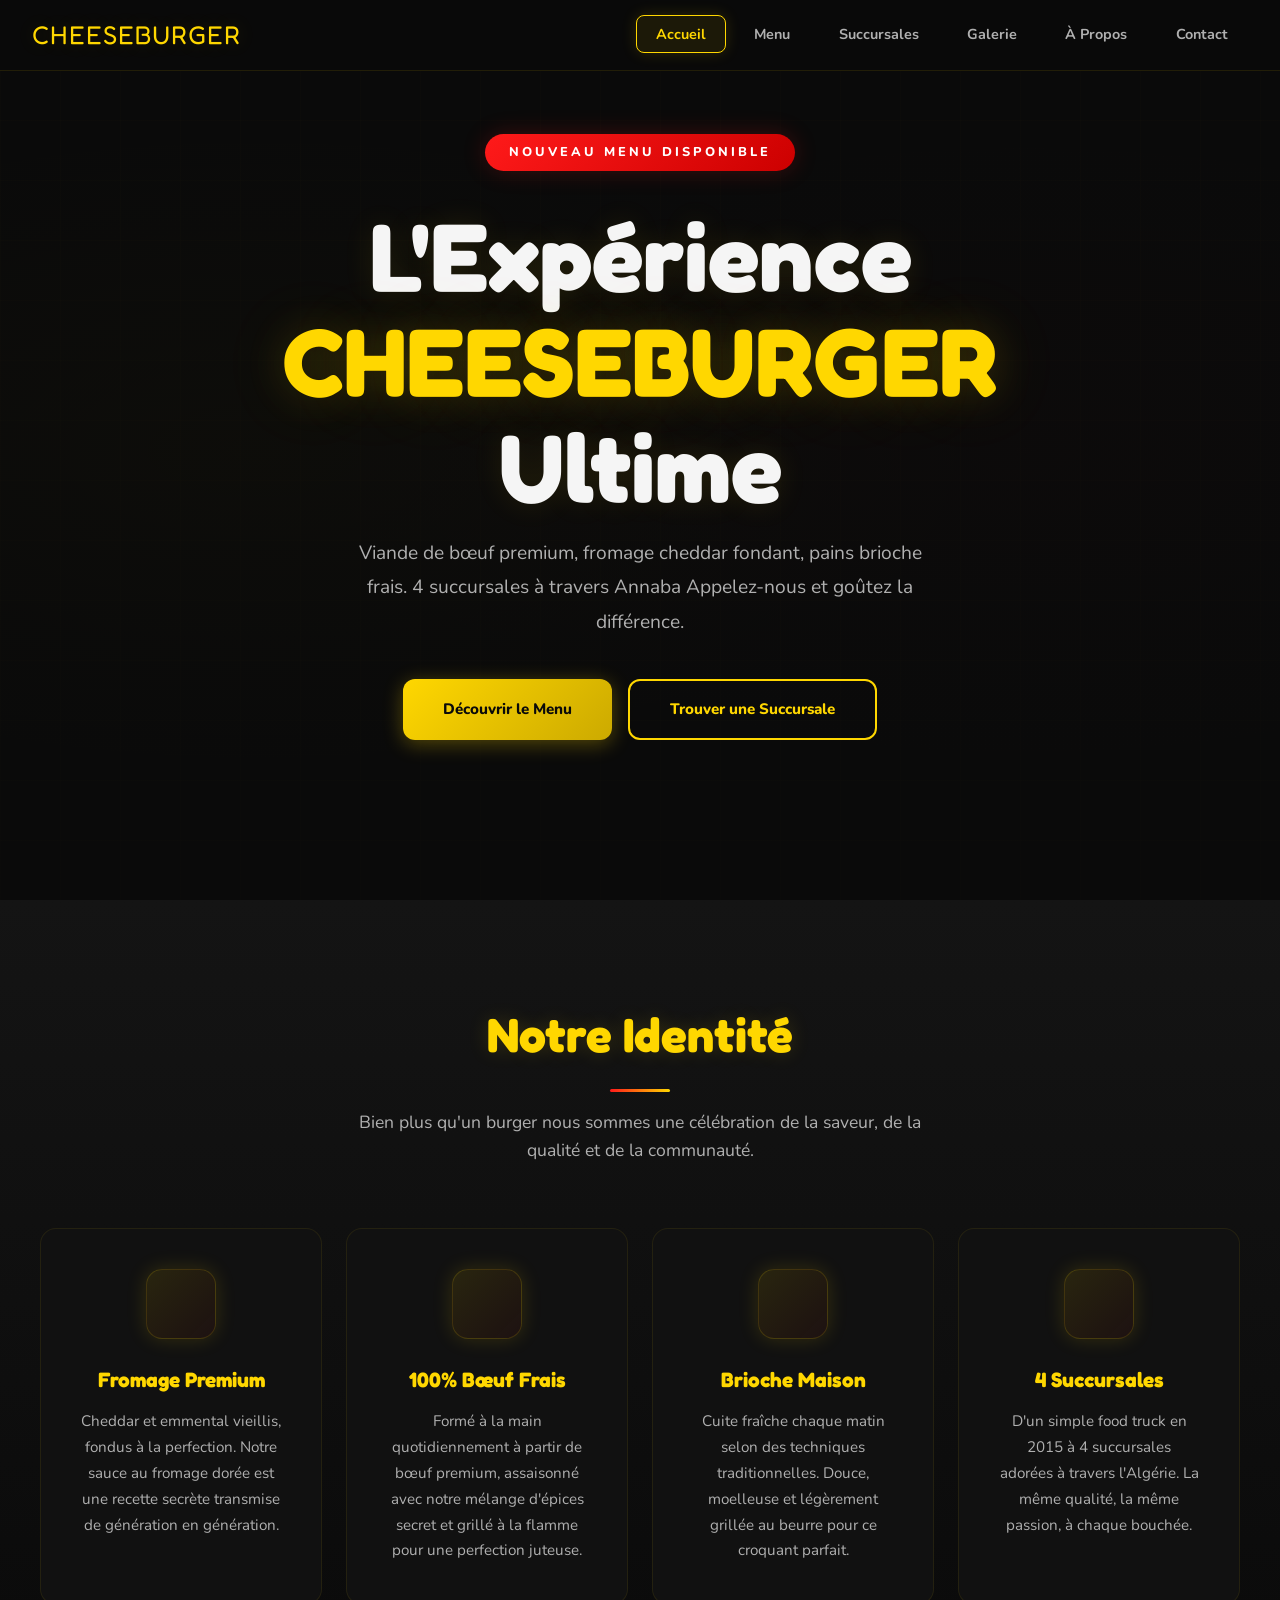
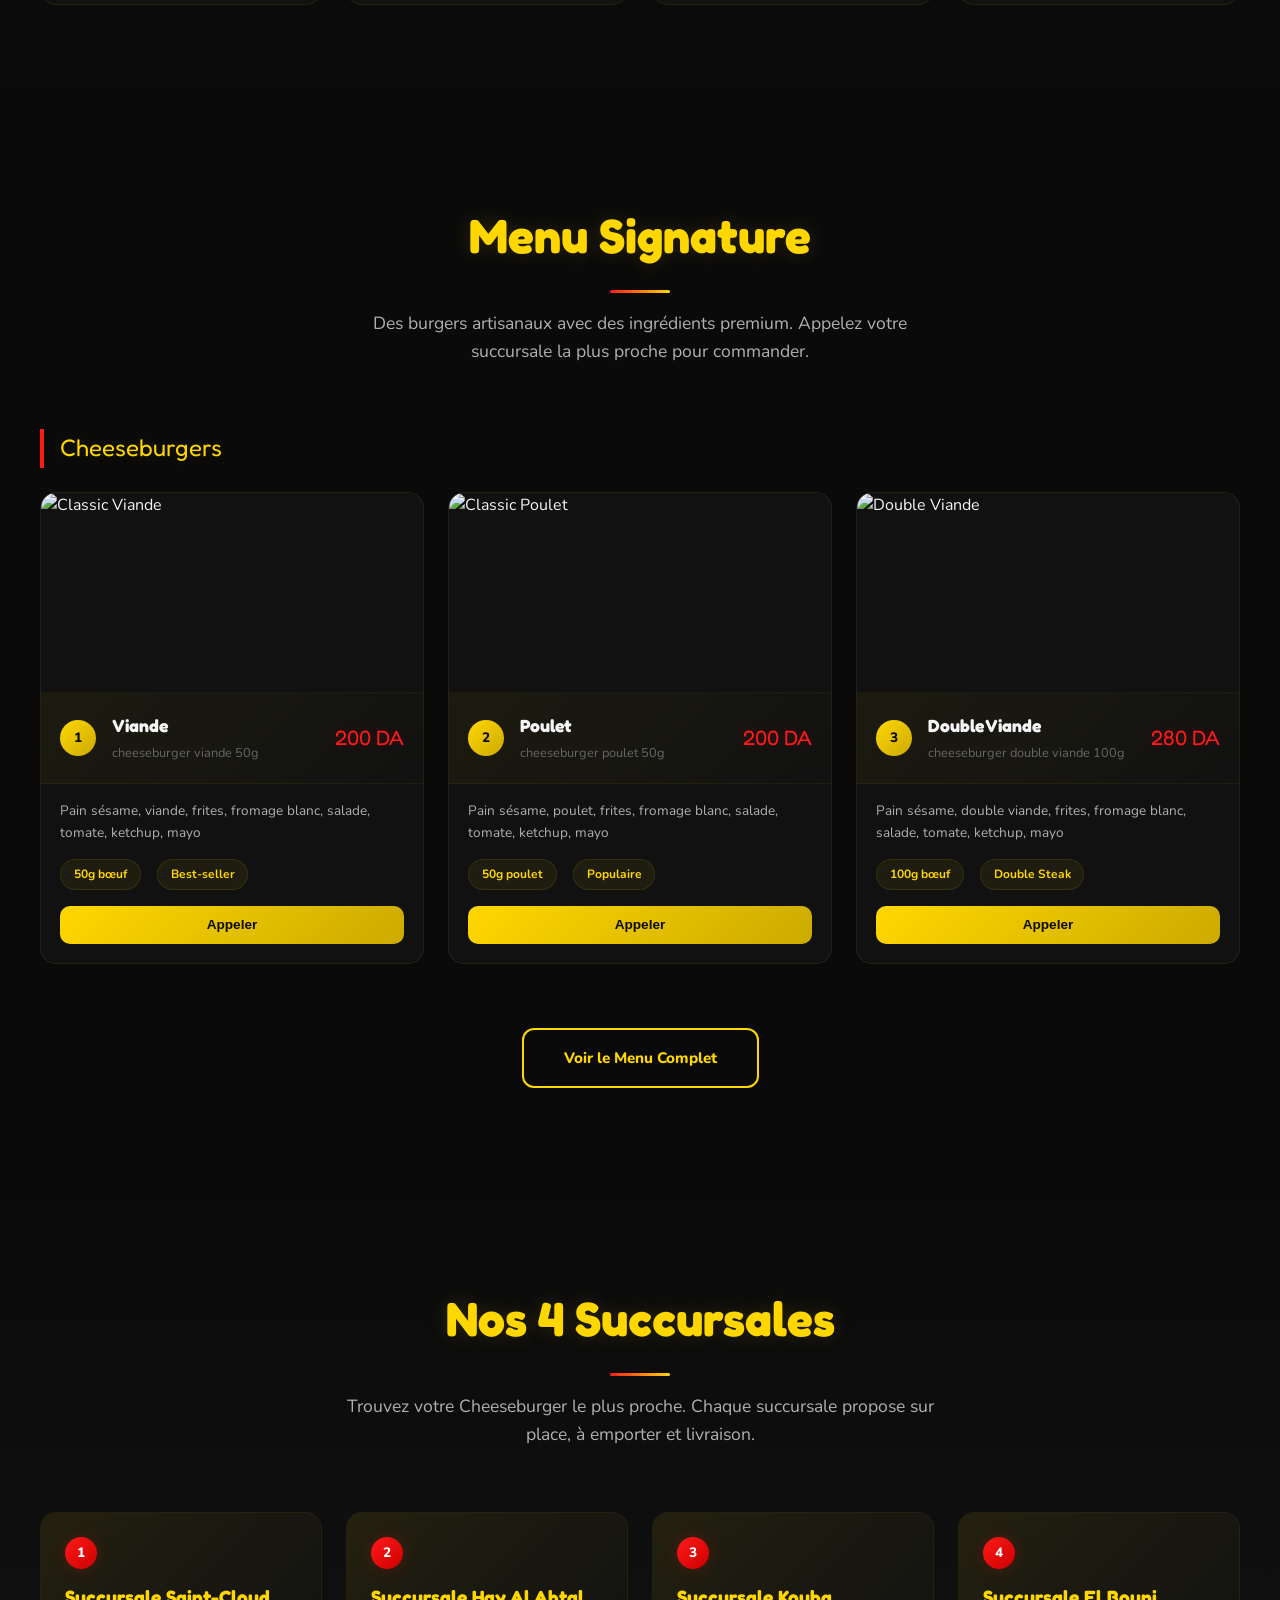
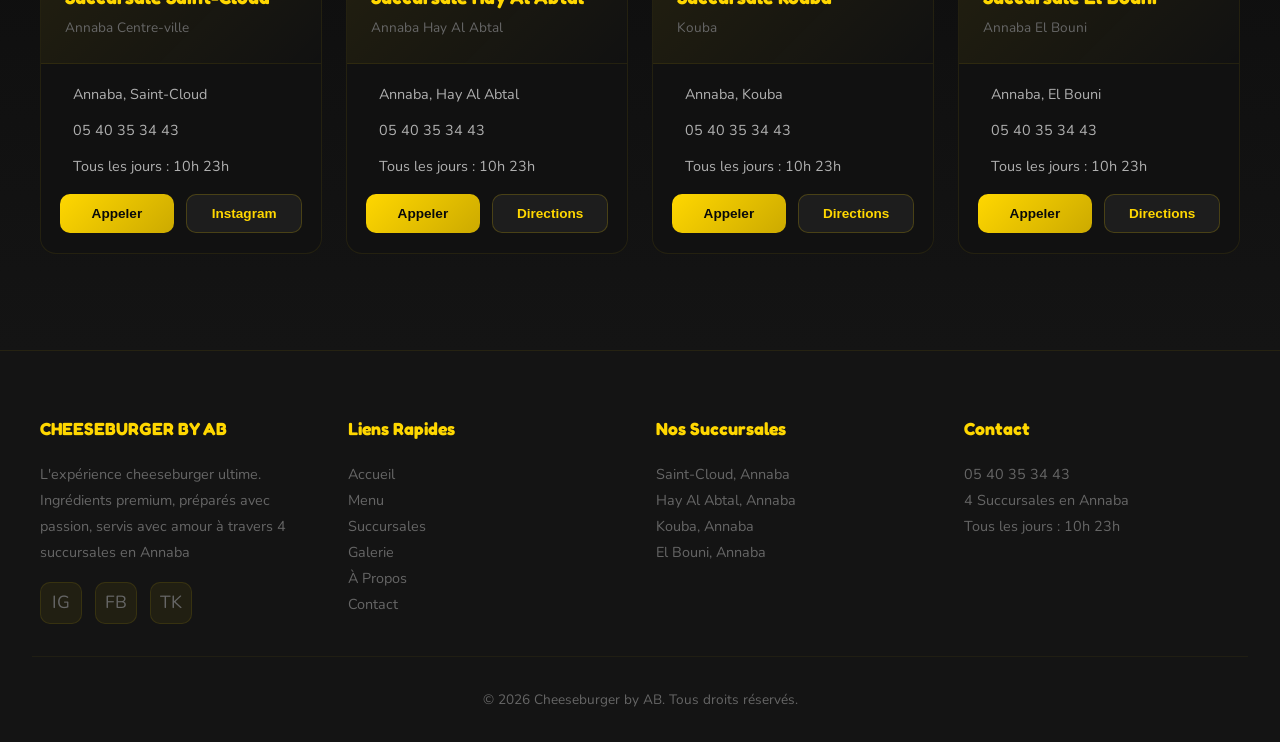
==== commit af7b38d5: "Update menu item names for clarity" ====
--- a/index.html
+++ b/index.html
@@ -91,13 +91,13 @@
       <p>Des burgers artisanaux avec des ingrédients premium. Appelez votre succursale la plus proche pour commander.</p>
     </div>
     <div class="menu-category">
-      <div class="menu-category-title">Cheeseburgers Classiques</div>
+      <div class="menu-category-title">Cheeseburgers</div>
       <div class="menu-grid">
         <div class="menu-item fade-in">
           <img src="https://images.unsplash.com/photo-1550547660-d9450f859349?w=600&q=80" alt="Classic Viande" class="menu-item-img" loading="lazy">
           <div class="menu-item-header">
             <div class="menu-number">1</div>
-            <div class="menu-name"><h4>Classic Viande</h4><div class="subtitle">cheeseburger viande 50g</div></div>
+            <div class="menu-name"><h4>Viande</h4><div class="subtitle">cheeseburger viande 50g</div></div>
             <div class="menu-price">200 DA</div>
           </div>
           <div class="menu-body">
@@ -112,7 +112,7 @@
           <img src="https://images.unsplash.com/photo-1606755962773-d324e0a13086?w=600&q=80" alt="Classic Poulet" class="menu-item-img" loading="lazy">
           <div class="menu-item-header">
             <div class="menu-number">2</div>
-            <div class="menu-name"><h4>Classic Poulet</h4><div class="subtitle">cheeseburger poulet 50g</div></div>
+            <div class="menu-name"><h4>Poulet</h4><div class="subtitle">cheeseburger poulet 50g</div></div>
             <div class="menu-price">200 DA</div>
           </div>
           <div class="menu-body">
